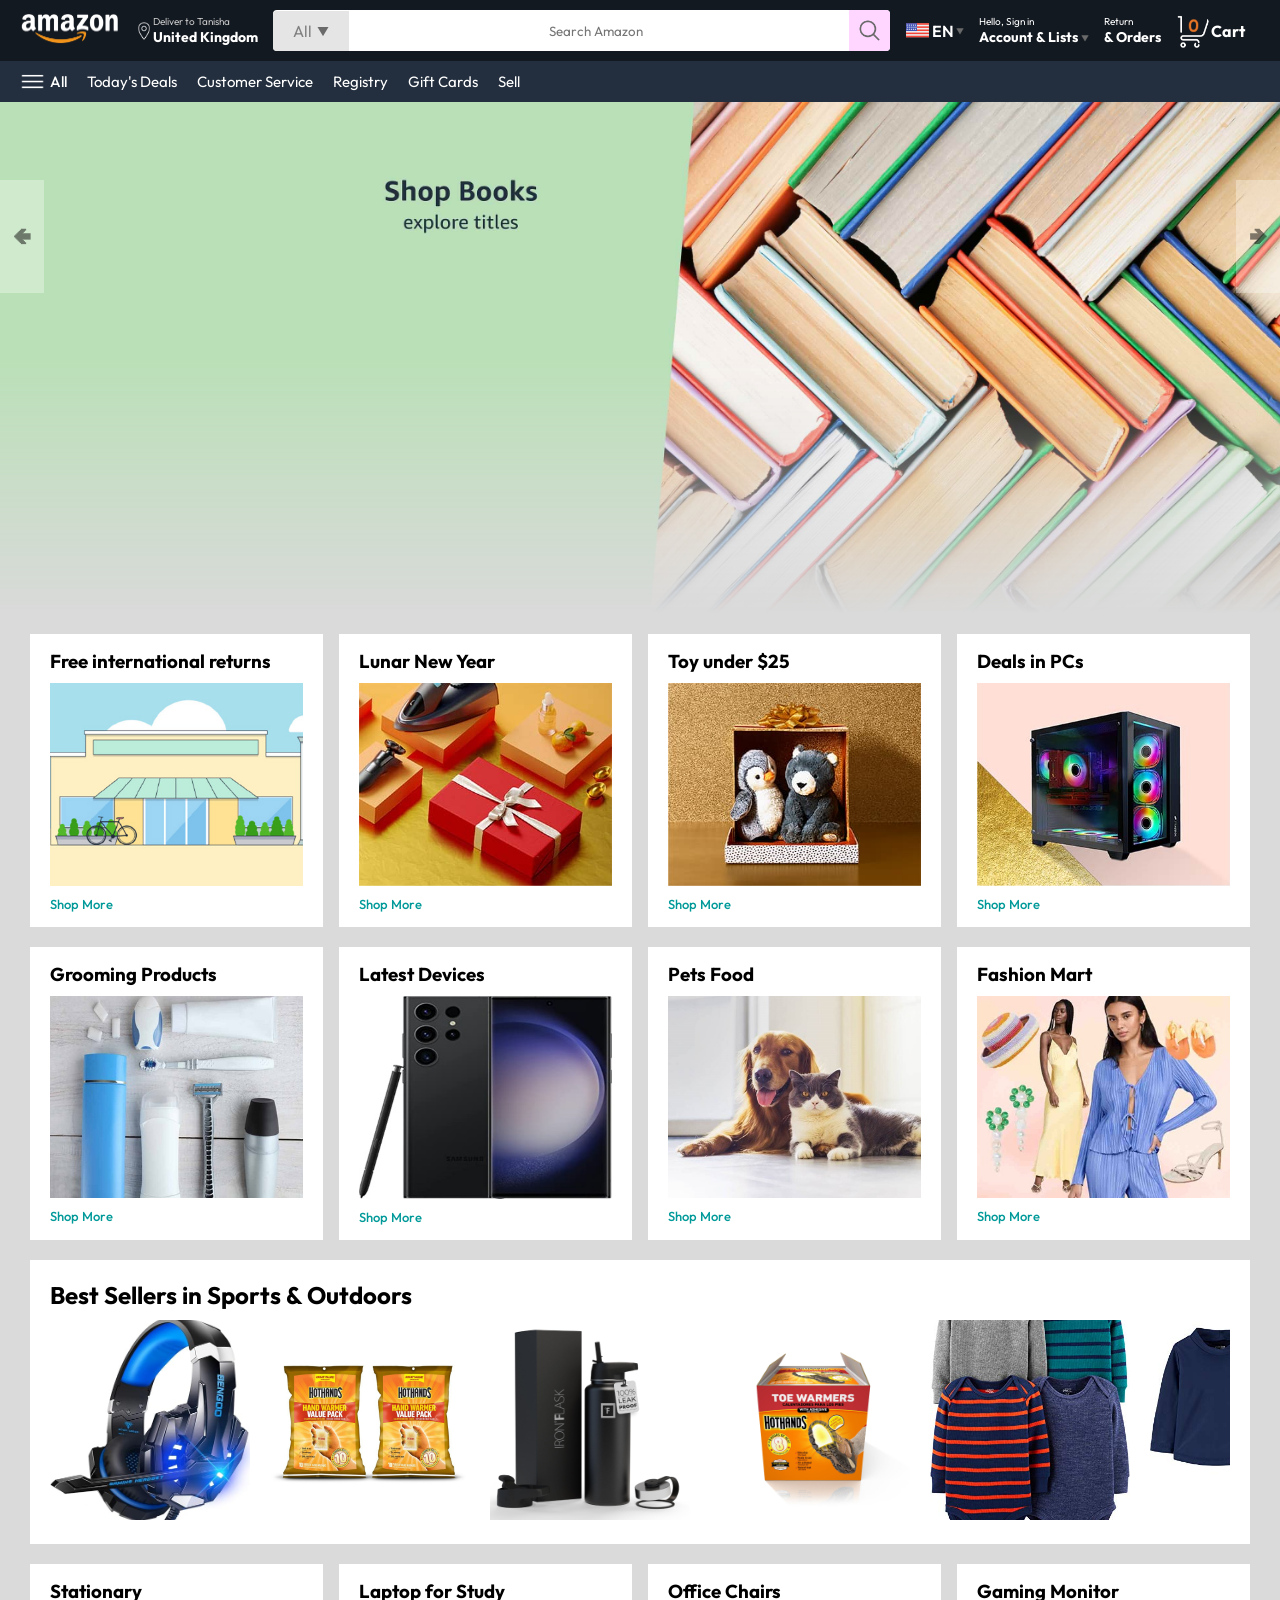
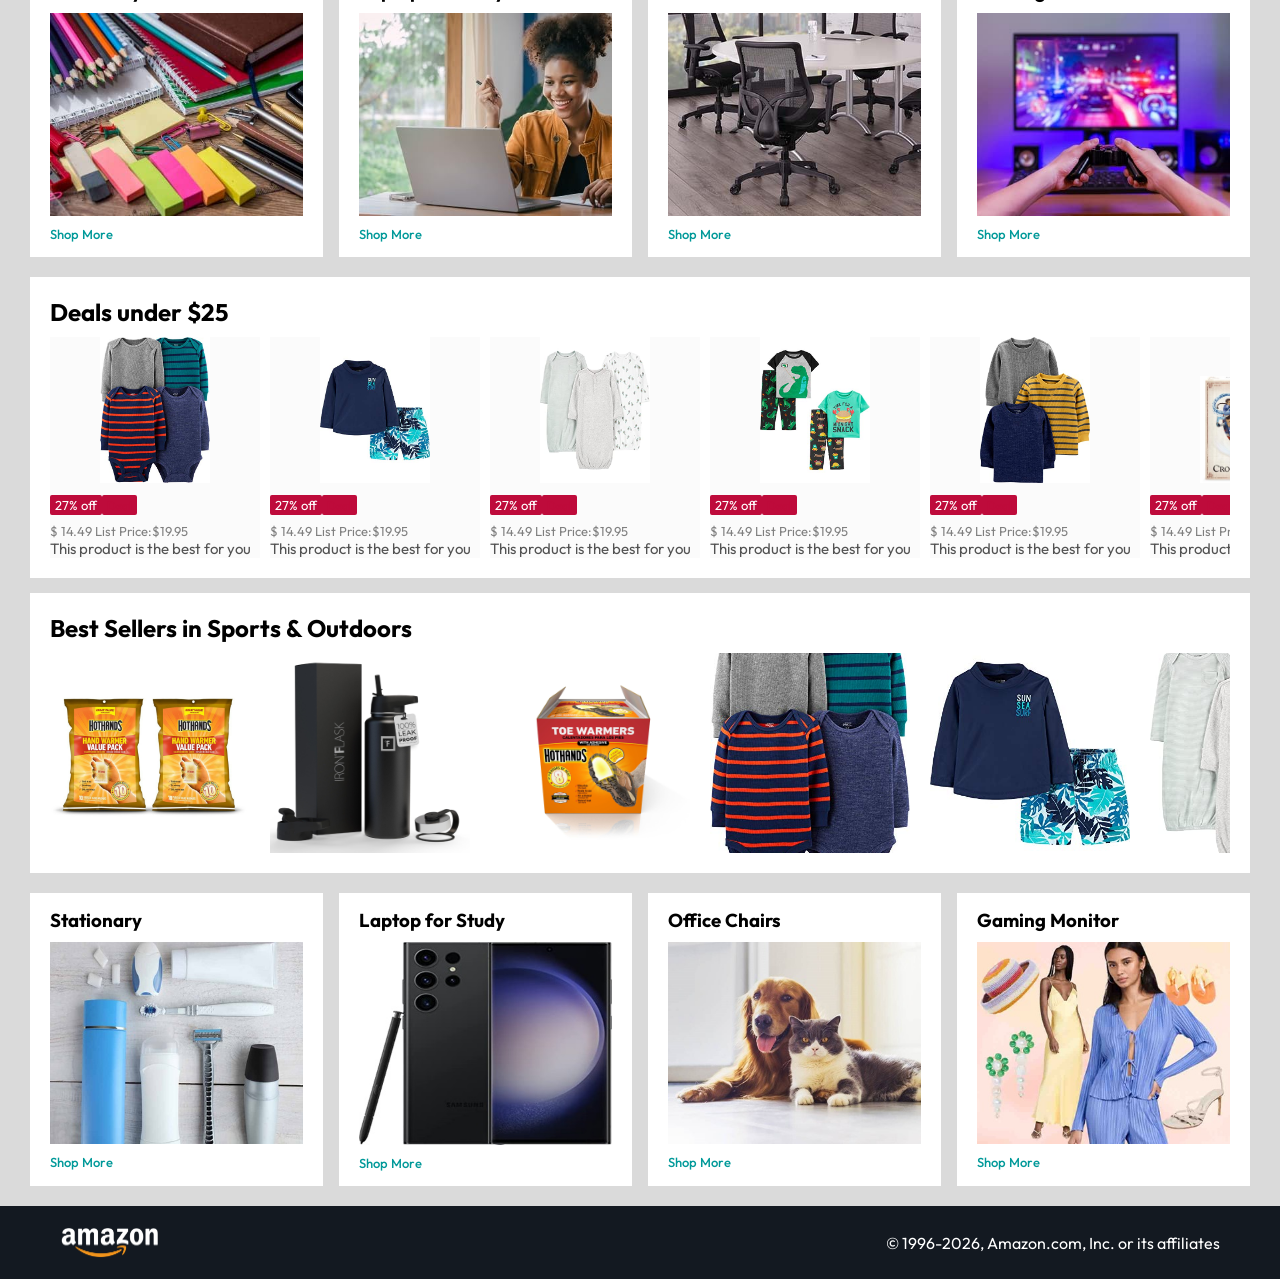
==== index.html @ f4bb242b "first commit" ====
<!DOCTYPE html>
<html lang="en">
<head>
    <meta charset="UTF-8">
    <meta name="viewport" content="width=device-width, initial-scale=1.0">
    <title>Amazon Clone Website</title><!--on the tab button, this is written-->
    <link rel="stylesheet" href="style.css"><!--link is used to connect one html file to another file, has no closing tag, usually written inside the head section, rel implies that the linked file is a css file used for styling(design), href means location Hypertext Reference, here its in the same folder as the html file but otherwise if inside a folder, it would look like href="css/style.css". overall i'm saying “HTML, please use the design from the file called style.css"-->

</head>
<body>
    
    <!--takes me to the homepage-->
    <nav><!--nav bar has the navigation section that usually contains the logo,menu and the links that are extra-->
        <a href="./index.html">
            <img src="./assets/amazon_logo.png" width="100">
        </a><!--make the logo clickable-->
        <div class="nav-location">
            <img src="./assets/location_icon.png" alt="" height="18">
            <div class="location-text">
            <p>Deliver to Tanisha</p>
        <h1>United Kingdom</h1>
    </div>
</div>
<div class="nav-search">
    <div class="nav-search-category">
        <p>All</p>
        <img src="./assets/dropdown_icon.png" height="12" alt="">
    </div>
        <input type="text" class="nav-search-input" placeholder="Search Amazon">
        <img src="./assets/search_icon.png" class="nav-search-icon" alt="">
</div>
<div class="nav-language">
    <img src="./assets/us_flag.png" width="25px" alt="">
    <p>EN</p>
    <img src="./assets/dropdown_icon.png" width="8px" alt="">
</div>
<div class="nav-text">
    <p>Hello, Sign in</p>
    <h1>Account & Lists <img src="./assets/dropdown_icon.png" width="8px" alt=""></h1>
</div>
<div class="nav-text">
    <p>Return</p>
    <h1>& Orders </h1>
</div>
<a href="" class="nav-cart">
    <img src="./assets/cart_icon.png" width="35px" alt="">
    <h4>Cart</h4>
</a>
    </nav>
    
    
    <div class="nav-bottom">
        <div>
            <img src="./assets/menu_icon.png" width="25px" alt="">
            <p>All</p>
        </div><!--all this written below are placed side by side coz we did flex-->
        <p>Today's Deals</p>
        <p>Customer Service</p>
        <p>Registry</p>
        <p>Gift Cards</p>
        <p>Sell</p>
    </div>

    <div class="header-slider">
        <a href="#" class="control_prev">&#129144;</a>
        <a href="#" class="control_next">&#129146;</a>
        <ul>
            <img src="./assets/header1.jpg" class="header-img" alt="">
            <img src="./assets/header2.jpg" class="header-img" alt="">
            <img src="./assets/header3.jpg" class="header-img" alt="">
            <img src="./assets/header4.jpg" class="header-img" alt="">
            <img src="./assets/header5.jpg" class="header-img" alt="">
            <img src="./assets/header6.jpg" class="header-img" alt="">
        </ul>

    </div>
    <div class="box-row header-box"><!--used to make the image in the 1st page -->

        <div class="box-col">
            <h3> Free international returns</h3>
            <img src="./assets/box1-1.jpg" alt="">
            <a href="/">Shop More</a>
        </div>

        <div class="box-col">
            <h3> Lunar New Year</h3>
            <img src="./assets/box1-2.jpg" alt="">
            <a href="/">Shop More</a>
        </div>

        <div class="box-col">
            <h3> Toy under $25</h3>
            <img src="./assets/box1-3.jpg" alt="">
            <a href="/">Shop More</a>

        </div>
        <div class="box-col">
            <h3> Deals in PCs</h3>
            <img src="./assets/box1-4.jpg" alt="">
            <a href="/">Shop More</a>

        </div>
    </div>

    <!--2nd row element cards now we'll display-->

        <div class="box-row  "><!--used to make the image in the 1st page -->

        <div class="box-col">
            <h3> Grooming Products</h3>
            <img src="./assets/box2-1.jpg" alt="">
            <a href="/">Shop More</a>
        </div>

        <div class="box-col">
            <h3> Latest Devices</h3>
            <img src="./assets/box2-2.jpg" alt="">
            <a href="/">Shop More</a>
        </div>

        <div class="box-col">
            <h3> Pets Food</h3>
            <img src="./assets/box2-3.jpg" alt="">
            <a href="/">Shop More</a>

        </div>
        <div class="box-col">
            <h3> Fashion Mart</h3>
            <img src="./assets/box2-4.jpg" alt="">
            <a href="/">Shop More</a>

        </div>
    </div>



   <!--next row of best selling products in the amazon homescreen-->

   

    <!--  
    <div class="experiment1">
        I am a simple div
    </div>   
    <div class="experiment2">
        I am a second div
    </div>
-->
<div class="product-slider">
    <h2>Best Sellers in Sports & Outdoors</h2>
    <div class="products">
        <a href="/product.html">
            <img src="./assets/product_img.jpg" alt="">
        </a>
    <img src="./assets/product1-8.jpg">
    <img src="./assets/product1-9.jpg">
    <img src="./assets/product1-10.jpg">
    <img src="./assets/product2-1.jpg">
    <img src="./assets/product2-2.jpg">
    <img src="./assets/product2-3.jpg">
    <img src="./assets/product2-4.jpg">
    <img src="./assets/product2-5.jpg">
</div>
</div>

<div class="box-row  "><!--used to make the image in the 1st page -->

        <div class="box-col">
            <h3> Stationary</h3>
            <img src="./assets/box3-1.jpg" alt="">
            <a href="/">Shop More</a>
        </div>

        <div class="box-col">
            <h3> Laptop for Study</h3>
            <img src="./assets/box3-2.jpg" alt="">
            <a href="/">Shop More</a>
        </div>

        <div class="box-col">
            <h3> Office Chairs</h3>
            <img src="./assets/box3-3.jpg" alt="">
            <a href="/">Shop More</a>

        </div>
        <div class="box-col">
            <h3> Gaming Monitor</h3>
            <img src="./assets/box3-4.jpg" alt="">
            <a href="/">Shop More</a>

        </div>
    </div>

    <div class="product-slider-with-price">
        <h2>Deals under $25</h2>
        <div class="products">
            <div class="product-card">
                <div class="product-img-container">
                    <img src="./assets/product2-1.jpg" alt="">
                </div>
                <div class="product-offer">
                    <p>27% off<p> <span> Deal</span></p>
                </div>
                <p class="product-price">$ <span>14.49</span> List Price:$19.95</p>
                <h4>This product is the best for you</h4>
            </div>
            <!--11 product cards-->
             <div class="product-card">
                <div class="product-img-container">
                    <img src="./assets/product2-2.jpg" alt="">
                </div>
                <div class="product-offer">
                    <p>27% off<p> <span> Deal</span></p>
                </div>
                <p class="product-price">$ <span>14.49</span> List Price:$19.95</p>
                <h4>This product is the best for you</h4>
            </div>
             <div class="product-card">
                <div class="product-img-container">
                    <img src="./assets/product2-3.jpg" alt="">
                </div>
                <div class="product-offer">
                    <p>27% off<p> <span> Deal</span></p>
                </div>
                <p class="product-price">$ <span>14.49</span> List Price:$19.95</p>
                <h4>This product is the best for you</h4>
            </div>
             <div class="product-card">
                <div class="product-img-container">
                    <img src="./assets/product2-4.jpg" alt="">
                </div>
                <div class="product-offer">
                    <p>27% off<p> <span> Deal</span></p>
                </div>
                <p class="product-price">$ <span>14.49</span> List Price:$19.95</p>
                <h4>This product is the best for you</h4>
            </div>
             <div class="product-card">
                <div class="product-img-container">
                    <img src="./assets/product2-5.jpg" alt="">
                </div>
                <div class="product-offer">
                    <p>27% off<p> <span> Deal</span></p>
                </div>
                <p class="product-price">$ <span>14.49</span> List Price:$19.95</p>
                <h4>This product is the best for you</h4>
            </div>
             <div class="product-card">
                <div class="product-img-container">
                    <img src="./assets/product2-6.jpg" alt="">
                </div>
                <div class="product-offer">
                    <p>27% off<p> <span> Deal</span></p>
                </div>
                <p class="product-price">$ <span>14.49</span> List Price:$19.95</p>
                <h4>This product is the best for you</h4>
            </div>
             <div class="product-card">
                <div class="product-img-container">
                    <img src="./assets/product2-7.jpg" alt="">
                </div>
                <div class="product-offer">
                    <p>27% off<p> <span> Deal</span></p>
                </div>
                <p class="product-price">$ <span>14.49</span> List Price:$19.95</p>
                <h4>This product is the best for you</h4>
            </div>
             <div class="product-card">
                <div class="product-img-container">
                    <img src="./assets/product2-8.jpg" alt="">
                </div>
                <div class="product-offer">
                    <p>27% off<p> <span> Deal</span></p>
                </div>
                <p class="product-price">$ <span>14.49</span> List Price:$19.95</p>
                <h4>This product is the best for you</h4>
            </div>
             <div class="product-card">
                <div class="product-img-container">
                    <img src="./assets/product2-9.jpg" alt="">
                </div>
                <div class="product-offer">
                    <p>27% off<p> <span> Deal</span></p>
                </div>
                <p class="product-price">$ <span>14.49</span> List Price:$19.95</p>
                <h4>This product is the best for you</h4>
            </div>
             <div class="product-card">
                <div class="product-img-container">
                    <img src="./assets/product2-10.jpg" alt="">
                </div>
                <div class="product-offer">
                    <p>27% off<p> <span> Deal</span></p>
                </div>
                <p class="product-price">$ <span>14.49</span> List Price:$19.95</p>
                <h4>This product is the best for you</h4>
            </div>
             <div class="product-card">
                <div class="product-img-container">
                    <img src="./assets/product2-11.jpg" alt="">
                </div>
                <div class="product-offer">
                    <p>27% off<p> <span> Deal</span></p>
                </div>
                <p class="product-price">$ <span>14.49</span> List Price:$19.95</p>
                <h4>This product is the best for you</h4>
            </div>
             <div class="product-card">
                <div class="product-img-container">
                    <img src="./assets/product2-12.jpg" alt="">
                </div>
                <div class="product-offer">
                    <p>27% off<p> <span> Deal</span></p>
                </div>
                <p class="product-price">$ <span>14.49</span> List Price:$19.95</p>
                <h4>This product is the best for you</h4>
            </div>
        </div>
    </div>
    <div class="product-slider">
    <h2>Best Sellers in Sports & Outdoors</h2>
    <div class="products">
    <img src="./assets/product1-8.jpg">
    <img src="./assets/product1-9.jpg">
    <img src="./assets/product1-10.jpg">
    <img src="./assets/product2-1.jpg">
    <img src="./assets/product2-2.jpg">
    <img src="./assets/product2-3.jpg">
    <img src="./assets/product2-4.jpg">
    <img src="./assets/product2-5.jpg">
</div>
</div>
<div class="box-row  "><!--used to make the image in the 1st page -->

        <div class="box-col">
            <h3> Stationary</h3>
            <img src="./assets/box2-1.jpg" alt="">
            <a href="/">Shop More</a>
        </div>

        <div class="box-col">
            <h3> Laptop for Study</h3>
            <img src="./assets/box2-2.jpg" alt="">
            <a href="/">Shop More</a>
        </div>

        <div class="box-col">
            <h3> Office Chairs</h3>
            <img src="./assets/box2-3.jpg" alt="">
            <a href="/">Shop More</a>

        </div>
        <div class="box-col">
            <h3> Gaming Monitor</h3>
            <img src="./assets/box2-4.jpg" alt="">
            <a href="/">Shop More</a>

        </div>
    </div>
    <footer>
        <img src="./assets/amazon_logo.png" width="100" alt="">
        <p>© 1996-2026, Amazon.com, Inc. or its affiliates</p>
    </footer>
    <script src="script.js"></script>
</body>
</html>
---- style.css ----
@import url('https://fonts.googleapis.com/css2?family=Outfit:wght@100..900&display=swap');
/*@import says that we are bringing something from outside url(...) → This is the location of the font file. and : wght=100..900 → All font thickness levels (thin → bold).*/
/*this entire part means that we are telling css to download the Outfit font from Google and make it available for my website*/
*{/*star means that apply this to ev everything, all html elements, every single one of them.*/
    padding: 0;
    margin: 0;
    box-sizing: border-box;/*2 types of box sizing are there, one is 'box-sizing: "content box' that means if you give the width extra, the width is added additionally and hence the overall width increases, but in case of box-sizing: "content-box;" you will get that padding fitted  inside that give width no extra*/
    /*width+padding in content-box box-sizing and width adjusted with padding in the border-box*/
    font-family: Outfit;
    /*these properties are applicable to all the html elements*/

}
body{
    background: #dadada;
}
a{/*a is for anchor tag that is used for links: by default the links are blue and underlined, here we are removing the underline cause put text decoration is none and for that colour we say that don't use default blue but use whatever colour the parent element has*/
    text-decoration: none;
    color: inherit;
}
nav{/*styling the navigation bar and its elements*/
    display: flex;
    align-items: center;
    justify-content: space-between;
    background: #131921;/*for background colour*/
    padding: 10px 20px;/*top and bottom padding is 10 px and left and right padding is 20 px*/
    color: white;/*for text colour*/
}
/*
.experiment1{ ---> styling that div of my experiment1 div that i created, with these features.

    background: red;
    color: white;
    padding: 20px;
}
    also multiline commenting isn't allowed
*/
/*
.experiment2{
    background: blue;
    color:white;
    padding:90px;
    width: 300px;
    margin: auto;
    text-align: center;
}*/
.nav-location{/*dot is because its a class name*/
    display: flex;
    align-items: end;
    margin-left: 15px;
    font-size: 10px;
    color: #c4c4c4;
}
.nav-location{
    display: flex;
    align-items: center;
}
.nav-location h1{
    color: #fff;
    font-size: 14px;
}
h1{
    font-size: 10px;
}
.nav-search{
    flex: 1;
    display: flex;
    align-items: center;
    background: #fff;
    color: gray;
    max-width: 1000px;
    border-radius: 4px;
    margin-left: 15px;
    /*used to customise the search part*/
}
.nav-search-category{
    display: flex;
    align-items: center;
    padding: 10px 20px;
    gap: 5px;
    background: #e5e5e5;
    border-radius: 4px 0 0 4px;/*gray colour cox and then the all and the drop down button alignedn at the left side of the search amazon bar*/
}
.nav-search-input{
    border: none;
    outline: none;
    padding-left: 200px;
    width: 100%;
}
.nav-search-icon{
    max-width: 41px;
    padding: 8px;
    background: #ffd6ff;
    border-radius: 0 4px 4px 0;


}
.nav-language{
    display: flex;
    align-items: center;
    gap: 2px;
    font-weight: 600;
    margin-left: 15px;

}
.nav-text{
    margin-left: 15px;
}
.nav-text p{
    font-size: 10px;
}
.nav-text h1{
    font-size: 14px;
}
.nav-cart{
    display: flex;
    align-items: center;
    margin: 0px 15px;
}
.nav-bottom{
    display: flex;
    align-items: center;
    gap: 20px;
    padding: 8px 20px;
    background: #232F3E;
    color:white;
    font-size:15px;
/*"Arrange all direct children of nav-bottom in a row"

So if later you add:

All

Fresh

MX Player

Sell

Amazon Pay
They will sit side by side like a menu bar.

Without flex, they would stack vertically.

🎯 What Is .nav-bottom div Doing?

This means:

👉 "For every div inside nav-bottom, apply this styling"

So that inner div (which has icon + text):

<div>
    <img>
    <p>All</p>
</div>
What is this?

is being told:

display: flex;

So the image and the word "All" sit side by side.

Without this, they'd be one below the other.

💡 So Basically
Selector	Affects	Why
.nav-bottom	The big menu bar	Makes all menu items horizontal
.nav-bottom div	Each menu item	Makes icon + text horizontal

You are using flex TWO TIMES.

One for outer layout.
One for inner layout.

That’s very common in real websites.

What Is display: flex Actually?

Flex means:

"Put children in a row (by default) and allow easy alignment."

Normal div behavior:

Item 1
Item 2
Item 3

With flex:

Item 1   Item 2   Item 3
What Is align-items: center?

That controls vertical alignment.

*/
}
.nav-bottom div{
    display: flex;
    align-items:center;
    gap:5px;
    font-weight:500;

}
/*
align-items only works when:

display: flex;

Without flex → it does nothing.

👉 align-items controls vertical alignment (in flex)

Imagine this:

.parent {
    display: flex;
}

By default, flex puts items in a row.

Like:

Item1   Item2   Item3

But vertically, they may not align properly.


and!!

🔥 align-items Options
1️⃣ align-items: flex-start;

Align to top

📷
Text
2️⃣ align-items: center;

Align in middle

📷 Text
3️⃣ align-items: flex-end;

Align to bottom

     📷
Text
*/
.header-slider ul{
    display:flex;
    overflow-y: hidden;
}
/*side by side placing and then also scroll side by side images transition*/
.header-img{
    max-width:100%;
    mask-image: linear-gradient(to bottom, #000000 50%, transparent 100%)
}
.header-slider a{
    position: absolute;
    top: 20%;
    z-index: 1;
    padding: 5vh 1vw;
    background: #ffffff4f;
    color:#0000007b;
    text-decoration: none;/*liks normally have a underline, this will remove the underline*/
    font-weight:600;
    font-size:18px;
    cursor:pointer;
}
.control_next{
    right: 0;

}
.box-row{
    display: flex;
    flex-wrap: wrap;/*cards move to the next line if no more space is left in that same line. 
    That’s why here, the cards move to next row.*/
    row-gap: 20px;/*adds vertical space between rows*/
    justify-content: space-between;
    margin: 20px 30px;
}
.box-col{
    display: flex;
    flex-direction: column;/*by default it's all placed 
    horizontally side by side*/
    gap:10px;
    padding:15px 20px;
    background: white;
    max-width:24%;
    min-height: 200px;
    z-index:1;
/*cards are added horizontally side by side on the homepage*/
}
.box-col a{
    font-size: 13px;
    color: #009999;
    font-weight:500;
}
.header-box{
    margin-top:20px;
}
.product-slider{
    background: white;
    margin: 0 30px;
    padding: 20px;
    margin-bottom: 15px;

}
.product-slider .products{
    display:flex;/* flex puts the items side by side*/
    overflow-x: auto;/*If items become wider than the container, 
    allow horizontal scrolling. so the browser says Content is bigger 
    than the container → allow sideways scroll.*/
    gap:20px;/*This adds space between flex items. without gap 
    it'd appear all side by side*/
    margin-top: 10px;
}

.product-slider .products img{
    width:200px;
    height:200px;
    object-fit:cover;
    flex-shrink:0;
}

.product-slider .products::-webkit-scrollbar{
    display: none;
}
.product-slider-with-price{
    background: white;
    margin: 0 30px;
    padding: 20px;
    margin-bottom:15px;

}
.product-slider-with-price .products{
    display:flex;
    overflow-x: auto;
    gap:10px;
    margin-top:10px;
}
.product-card{
    display:flex;
    flex-direction: column;
    justify-content: end;
    min-width:210px;
    background:#fbfbfb;
}
.product-card img{
    width:110px;
    margin: 0 50px;
}
.product-slider-with-price .products::-webkit-scrollbar{
    display: none;
}
.product-offer p{
    background: #be0b3b;
    color:#fff;
    display:inline-block;
    padding: 2px 5px;
    border-radius: 2px;
    margin: 8px 0;
    font-size: 13px;
}
.product-offer span{
    color: #be0b3b;
    font-weight: 500;
    font-size: 12px;

}
.product-price{
    color: gray;
    font-size: 13px;
}
.product-card h4{
    color:#525252;
    font-size: 15px;
    font-weight: 400;
}
footer{
    display:flex;
    justify-content:space-between;
    align-items: center;
    color: #fff;
    background: #131921;
    padding: 20px 60px;
}
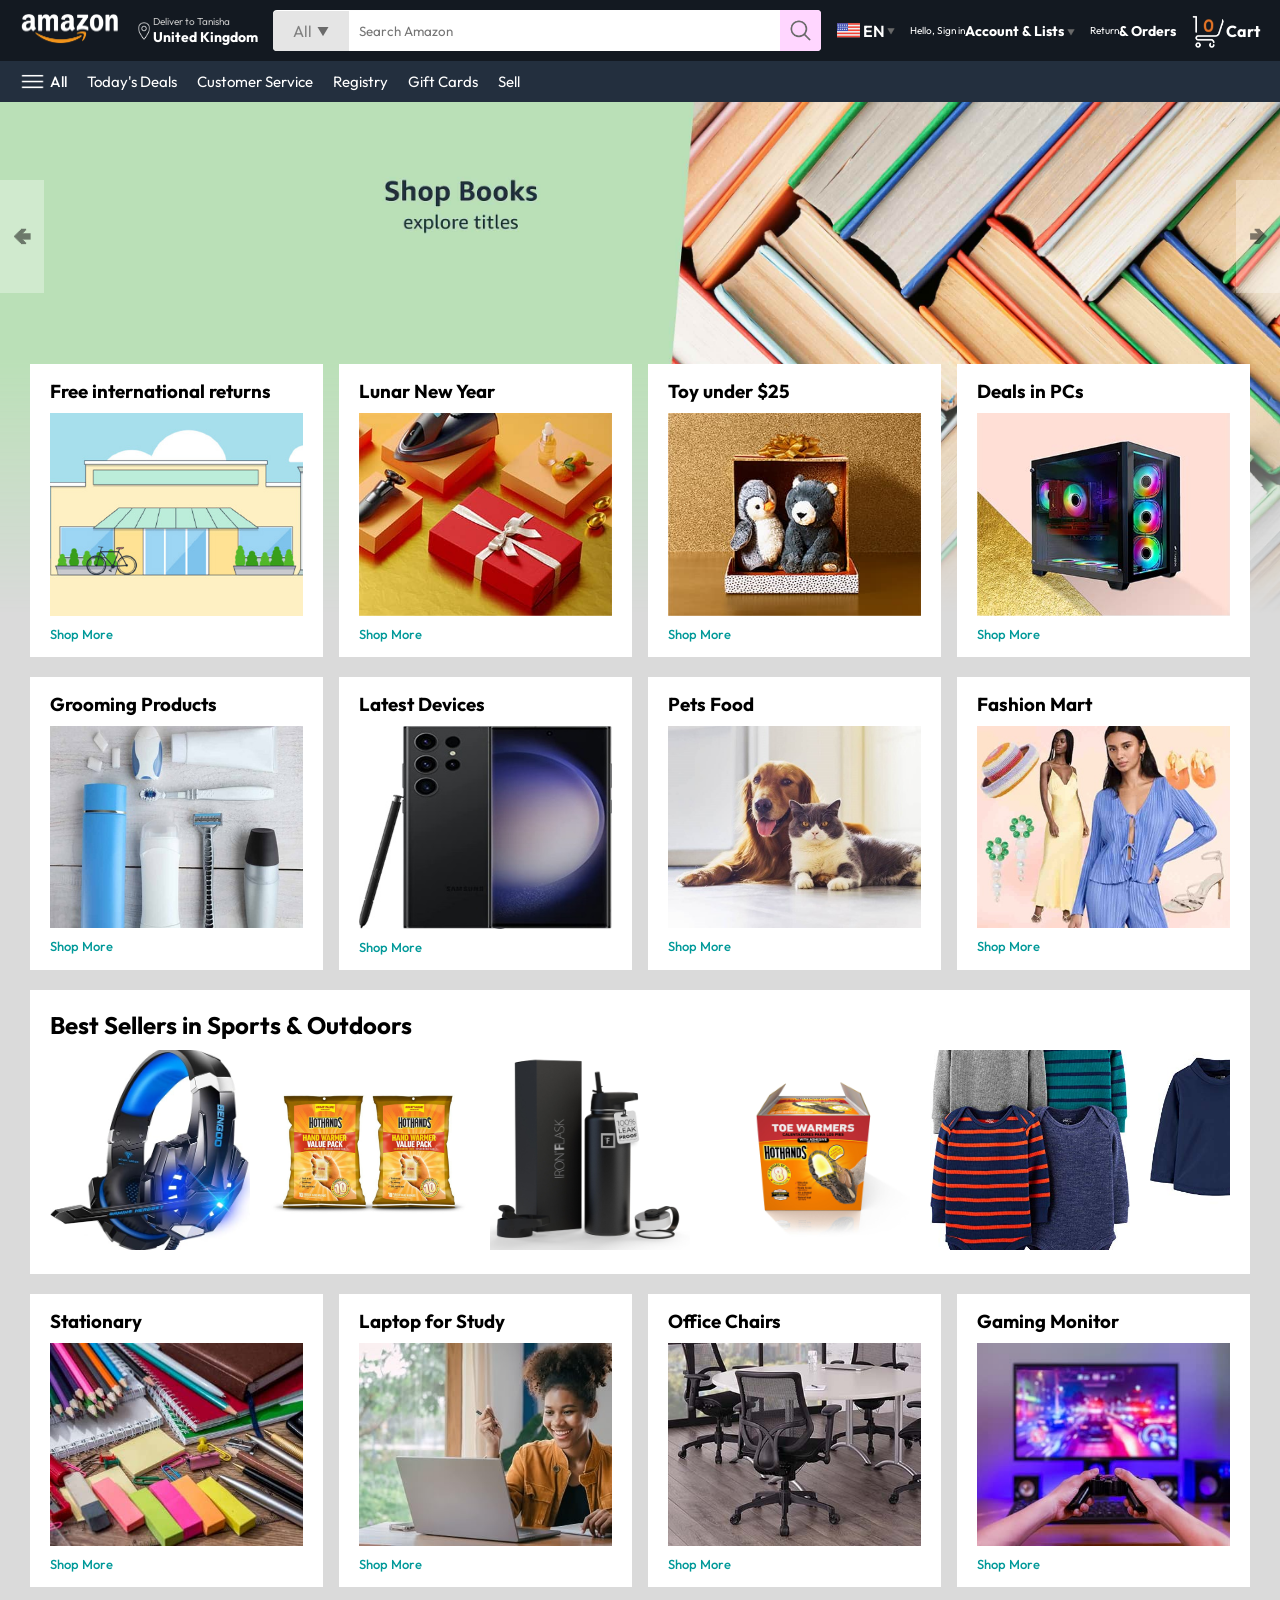
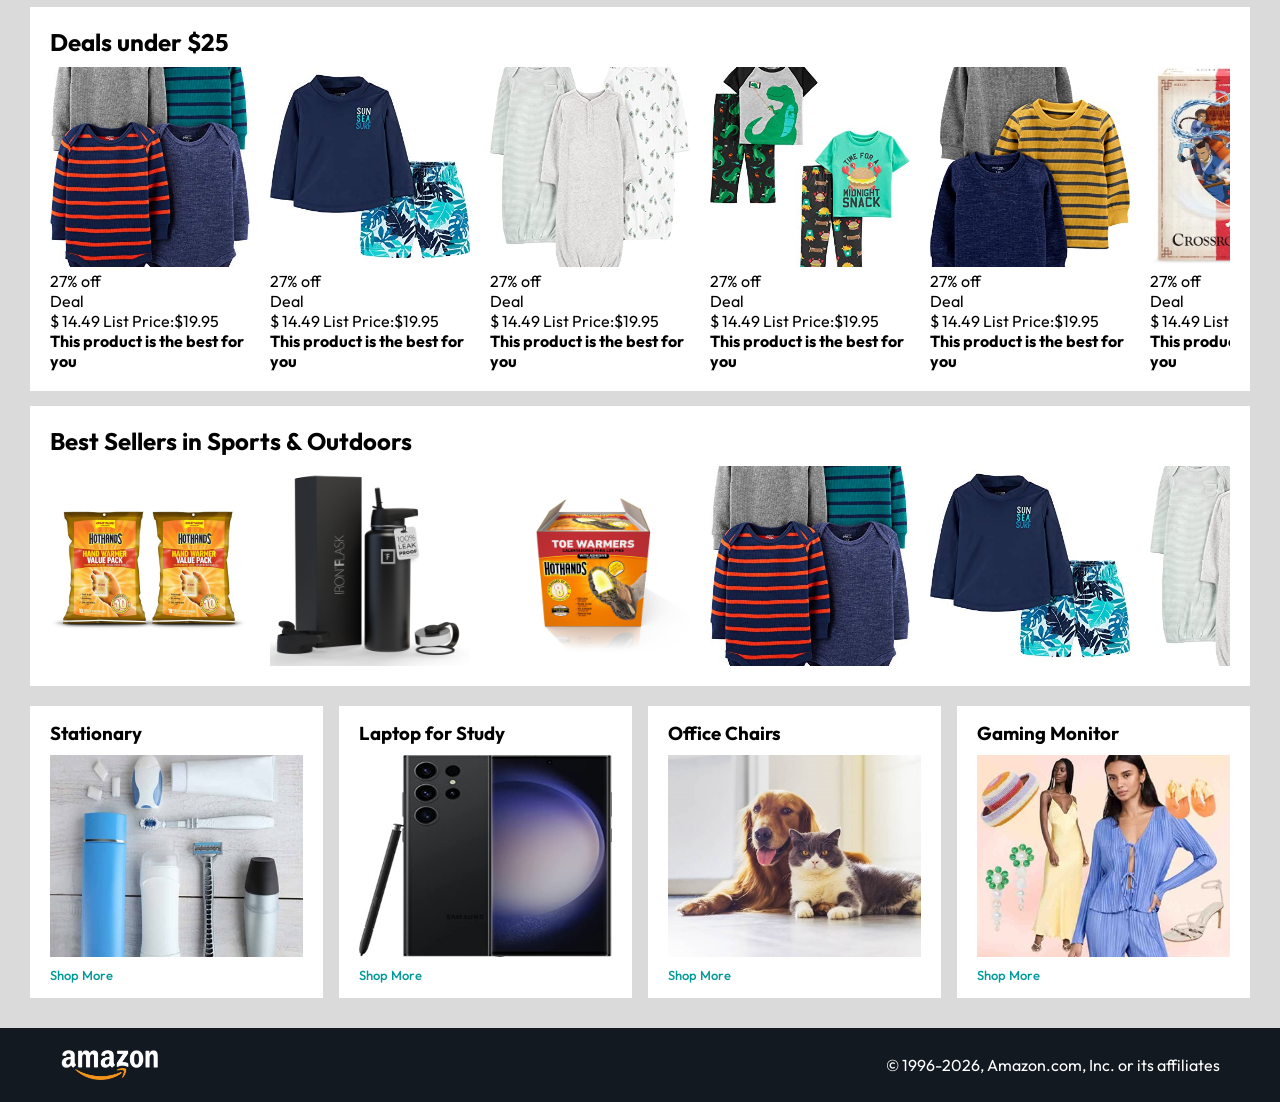
==== commit c608a209: "committed till sign in page" ====
--- a/index.html
+++ b/index.html
@@ -35,14 +35,14 @@
     <img src="./assets/dropdown_icon.png" width="8px" alt="">
 </div>
 <div class="nav-text">
-    <p>Hello, Sign in</p>
+    <p><a href="signin.html">Hello, Sign in</a></p>
     <h1>Account & Lists <img src="./assets/dropdown_icon.png" width="8px" alt=""></h1>
 </div>
 <div class="nav-text">
     <p>Return</p>
     <h1>& Orders </h1>
 </div>
-<a href="" class="nav-cart">
+<a href="/cart.html" class="nav-cart"><!--so that when we click on the cart icon, it'll open the cart.html thats the cart webpage-->
     <img src="./assets/cart_icon.png" width="35px" alt="">
     <h4>Cart</h4>
 </a>
--- a/style.css
+++ b/style.css
@@ -1,69 +1,53 @@
-
 @import url('https://fonts.googleapis.com/css2?family=Outfit:wght@100..900&display=swap');
-/*@import says that we are bringing something from outside url(...) → This is the location of the font file. and : wght=100..900 → All font thickness levels (thin → bold).*/
-/*this entire part means that we are telling css to download the Outfit font from Google and make it available for my website*/
-*{/*star means that apply this to ev everything, all html elements, every single one of them.*/
+
+/* The asterisk (*) selects ALL HTML elements. */
+* {
+    margin: 0;
     padding: 0;
-    margin: 0;
-    box-sizing: border-box;/*2 types of box sizing are there, one is 'box-sizing: "content box' that means if you give the width extra, the width is added additionally and hence the overall width increases, but in case of box-sizing: "content-box;" you will get that padding fitted  inside that give width no extra*/
-    /*width+padding in content-box box-sizing and width adjusted with padding in the border-box*/
-    font-family: Outfit;
-    /*these properties are applicable to all the html elements*/
-
-}
-body{
+    /* border-box means padding and borders are included in the element's total width and height. */
+    box-sizing: border-box; 
+    font-family: 'Outfit', sans-serif;
+}
+
+body {
     background: #dadada;
 }
-a{/*a is for anchor tag that is used for links: by default the links are blue and underlined, here we are removing the underline cause put text decoration is none and for that colour we say that don't use default blue but use whatever colour the parent element has*/
-    text-decoration: none;
-    color: inherit;
-}
-nav{/*styling the navigation bar and its elements*/
-    display: flex;
-    align-items: center;
-    justify-content: space-between;
-    background: #131921;/*for background colour*/
-    padding: 10px 20px;/*top and bottom padding is 10 px and left and right padding is 20 px*/
-    color: white;/*for text colour*/
-}
-/*
-.experiment1{ ---> styling that div of my experiment1 div that i created, with these features.
-
-    background: red;
+
+a {
+    /* Removes the default underline from links */
+    text-decoration: none; 
+    /* Inherits the text color from the parent element instead of defaulting to blue */
+    color: inherit; 
+}
+
+/* ================= NAVBAR STYLES ================= */
+nav {
+    display: flex; /* Aligns children side-by-side */
+    align-items: center; /* Centers items vertically */
+    justify-content: space-between; /* Pushes items to the edges */
+    background: #131921;
+    padding: 10px 20px;
     color: white;
-    padding: 20px;
-}
-    also multiline commenting isn't allowed
-*/
-/*
-.experiment2{
-    background: blue;
-    color:white;
-    padding:90px;
-    width: 300px;
-    margin: auto;
-    text-align: center;
-}*/
-.nav-location{/*dot is because its a class name*/
-    display: flex;
-    align-items: end;
+}
+
+.nav-location {
+    display: flex;
+    align-items: center;
     margin-left: 15px;
+}
+
+.nav-location .location-text p {
     font-size: 10px;
     color: #c4c4c4;
 }
-.nav-location{
-    display: flex;
-    align-items: center;
-}
-.nav-location h1{
+
+.nav-location .location-text h1 {
     color: #fff;
     font-size: 14px;
 }
-h1{
-    font-size: 10px;
-}
-.nav-search{
-    flex: 1;
+
+.nav-search {
+    flex: 1; /* Takes up all available remaining space */
     display: flex;
     align-items: center;
     background: #fff;
@@ -71,320 +55,147 @@
     max-width: 1000px;
     border-radius: 4px;
     margin-left: 15px;
-    /*used to customise the search part*/
-}
-.nav-search-category{
+}
+
+.nav-search-category {
     display: flex;
     align-items: center;
     padding: 10px 20px;
     gap: 5px;
     background: #e5e5e5;
-    border-radius: 4px 0 0 4px;/*gray colour cox and then the all and the drop down button alignedn at the left side of the search amazon bar*/
-}
-.nav-search-input{
+    border-radius: 4px 0 0 4px;
+}
+
+.nav-search-input {
     border: none;
     outline: none;
-    padding-left: 200px;
+    padding-left: 10px; /* Adjusted padding to look normal */
     width: 100%;
 }
-.nav-search-icon{
+
+.nav-search-icon {
     max-width: 41px;
     padding: 8px;
-    background: #ffd6ff;
+    background: #ffd6ff; /* Amazon usually uses #febd69, but kept your color */
     border-radius: 0 4px 4px 0;
-
-
-}
-.nav-language{
-    display: flex;
-    align-items: center;
+}
+
+.nav-language, .nav-text, .nav-cart {
+    display: flex;
+    align-items: center;
+    margin-left: 15px;
+}
+
+.nav-language {
     gap: 2px;
     font-weight: 600;
-    margin-left: 15px;
-
-}
-.nav-text{
-    margin-left: 15px;
-}
-.nav-text p{
-    font-size: 10px;
-}
-.nav-text h1{
-    font-size: 14px;
-}
-.nav-cart{
-    display: flex;
-    align-items: center;
-    margin: 0px 15px;
-}
-.nav-bottom{
+}
+
+.nav-text p { font-size: 10px; }
+.nav-text h1 { font-size: 14px; }
+
+/* ================= SECONDARY NAVBAR ================= */
+.nav-bottom {
     display: flex;
     align-items: center;
     gap: 20px;
     padding: 8px 20px;
     background: #232F3E;
-    color:white;
-    font-size:15px;
-/*"Arrange all direct children of nav-bottom in a row"
-
-So if later you add:
-
-All
-
-Fresh
-
-MX Player
-
-Sell
-
-Amazon Pay
-They will sit side by side like a menu bar.
-
-Without flex, they would stack vertically.
-
-🎯 What Is .nav-bottom div Doing?
-
-This means:
-
-👉 "For every div inside nav-bottom, apply this styling"
-
-So that inner div (which has icon + text):
-
-<div>
-    <img>
-    <p>All</p>
-</div>
-What is this?
-
-is being told:
-
-display: flex;
-
-So the image and the word "All" sit side by side.
-
-Without this, they'd be one below the other.
-
-💡 So Basically
-Selector	Affects	Why
-.nav-bottom	The big menu bar	Makes all menu items horizontal
-.nav-bottom div	Each menu item	Makes icon + text horizontal
-
-You are using flex TWO TIMES.
-
-One for outer layout.
-One for inner layout.
-
-That’s very common in real websites.
-
-What Is display: flex Actually?
-
-Flex means:
-
-"Put children in a row (by default) and allow easy alignment."
-
-Normal div behavior:
-
-Item 1
-Item 2
-Item 3
-
-With flex:
-
-Item 1   Item 2   Item 3
-What Is align-items: center?
-
-That controls vertical alignment.
-
-*/
-}
-.nav-bottom div{
-    display: flex;
-    align-items:center;
-    gap:5px;
-    font-weight:500;
-
-}
-/*
-align-items only works when:
-
-display: flex;
-
-Without flex → it does nothing.
-
-👉 align-items controls vertical alignment (in flex)
-
-Imagine this:
-
-.parent {
-    display: flex;
-}
-
-By default, flex puts items in a row.
-
-Like:
-
-Item1   Item2   Item3
-
-But vertically, they may not align properly.
-
-
-and!!
-
-🔥 align-items Options
-1️⃣ align-items: flex-start;
-
-Align to top
-
-📷
-Text
-2️⃣ align-items: center;
-
-Align in middle
-
-📷 Text
-3️⃣ align-items: flex-end;
-
-Align to bottom
-
-     📷
-Text
-*/
-.header-slider ul{
-    display:flex;
+    color: white;
+    font-size: 15px;
+}
+
+.nav-bottom div {
+    display: flex;
+    align-items: center;
+    gap: 5px;
+    font-weight: 500;
+}
+
+/* ================= HOMEPAGE MAIN CONTENT ================= */
+.header-slider ul {
+    display: flex;
     overflow-y: hidden;
 }
-/*side by side placing and then also scroll side by side images transition*/
-.header-img{
-    max-width:100%;
-    mask-image: linear-gradient(to bottom, #000000 50%, transparent 100%)
-}
-.header-slider a{
+
+.header-img {
+    max-width: 100%;
+    /* Creates a fade-out effect at the bottom of the image */
+    mask-image: linear-gradient(to bottom, #000000 50%, transparent 100%);
+    -webkit-mask-image: linear-gradient(to bottom, #000000 50%, transparent 100%);
+}
+
+.header-slider a {
     position: absolute;
     top: 20%;
-    z-index: 1;
+    z-index: 1; /* Keeps arrows above the images */
     padding: 5vh 1vw;
     background: #ffffff4f;
-    color:#0000007b;
-    text-decoration: none;/*liks normally have a underline, this will remove the underline*/
-    font-weight:600;
-    font-size:18px;
-    cursor:pointer;
-}
-.control_next{
-    right: 0;
-
-}
-.box-row{
-    display: flex;
-    flex-wrap: wrap;/*cards move to the next line if no more space is left in that same line. 
-    That’s why here, the cards move to next row.*/
-    row-gap: 20px;/*adds vertical space between rows*/
+    color: #0000007b;
+    font-weight: 600;
+    font-size: 18px;
+    cursor: pointer;
+}
+
+.control_next { right: 0; }
+
+.box-row {
+    display: flex;
+    flex-wrap: wrap; /* Allows cards to wrap to the next line if screen gets too small */
     justify-content: space-between;
     margin: 20px 30px;
 }
-.box-col{
-    display: flex;
-    flex-direction: column;/*by default it's all placed 
-    horizontally side by side*/
-    gap:10px;
-    padding:15px 20px;
+
+.box-col {
+    display: flex;
+    flex-direction: column;
+    gap: 10px;
+    padding: 15px 20px;
     background: white;
-    max-width:24%;
+    max-width: 24%; /* Ensures 4 cards fit in one row */
     min-height: 200px;
-    z-index:1;
-/*cards are added horizontally side by side on the homepage*/
-}
-.box-col a{
+    z-index: 1;
+}
+
+.box-col a {
     font-size: 13px;
     color: #009999;
-    font-weight:500;
-}
-.header-box{
-    margin-top:20px;
-}
-.product-slider{
+    font-weight: 500;
+}
+
+.header-box { margin-top: -250px; /* Pulls boxes up over the slider gradient */ z-index: 2; position: relative;}
+
+/* ================= PRODUCT SLIDERS ================= */
+.product-slider, .product-slider-with-price {
     background: white;
-    margin: 0 30px;
+    margin: 0 30px 15px 30px;
     padding: 20px;
-    margin-bottom: 15px;
-
-}
-.product-slider .products{
-    display:flex;/* flex puts the items side by side*/
-    overflow-x: auto;/*If items become wider than the container, 
-    allow horizontal scrolling. so the browser says Content is bigger 
-    than the container → allow sideways scroll.*/
-    gap:20px;/*This adds space between flex items. without gap 
-    it'd appear all side by side*/
+}
+
+.products {
+    display: flex;
+    overflow-x: auto; /* Adds horizontal scrolling */
+    gap: 20px;
     margin-top: 10px;
 }
 
-.product-slider .products img{
-    width:200px;
-    height:200px;
-    object-fit:cover;
-    flex-shrink:0;
-}
-
-.product-slider .products::-webkit-scrollbar{
-    display: none;
-}
-.product-slider-with-price{
-    background: white;
-    margin: 0 30px;
-    padding: 20px;
-    margin-bottom:15px;
-
-}
-.product-slider-with-price .products{
-    display:flex;
-    overflow-x: auto;
-    gap:10px;
-    margin-top:10px;
-}
-.product-card{
-    display:flex;
-    flex-direction: column;
-    justify-content: end;
-    min-width:210px;
-    background:#fbfbfb;
-}
-.product-card img{
-    width:110px;
-    margin: 0 50px;
-}
-.product-slider-with-price .products::-webkit-scrollbar{
-    display: none;
-}
-.product-offer p{
-    background: #be0b3b;
-    color:#fff;
-    display:inline-block;
-    padding: 2px 5px;
-    border-radius: 2px;
-    margin: 8px 0;
-    font-size: 13px;
-}
-.product-offer span{
-    color: #be0b3b;
-    font-weight: 500;
-    font-size: 12px;
-
-}
-.product-price{
-    color: gray;
-    font-size: 13px;
-}
-.product-card h4{
-    color:#525252;
-    font-size: 15px;
-    font-weight: 400;
-}
-footer{
-    display:flex;
-    justify-content:space-between;
+/* Hides the scrollbar for a cleaner look */
+.products::-webkit-scrollbar { display: none; }
+
+.products img {
+    width: 200px;
+    height: 200px;
+    object-fit: cover; /* Ensures images don't stretch weirdly */
+    flex-shrink: 0; /* Prevents flexbox from squishing the images */
+}
+
+/* ================= FOOTER ================= */
+footer {
+    display: flex;
+    justify-content: space-between;
     align-items: center;
     color: #fff;
     background: #131921;
     padding: 20px 60px;
+    margin-top: 30px;
 }
